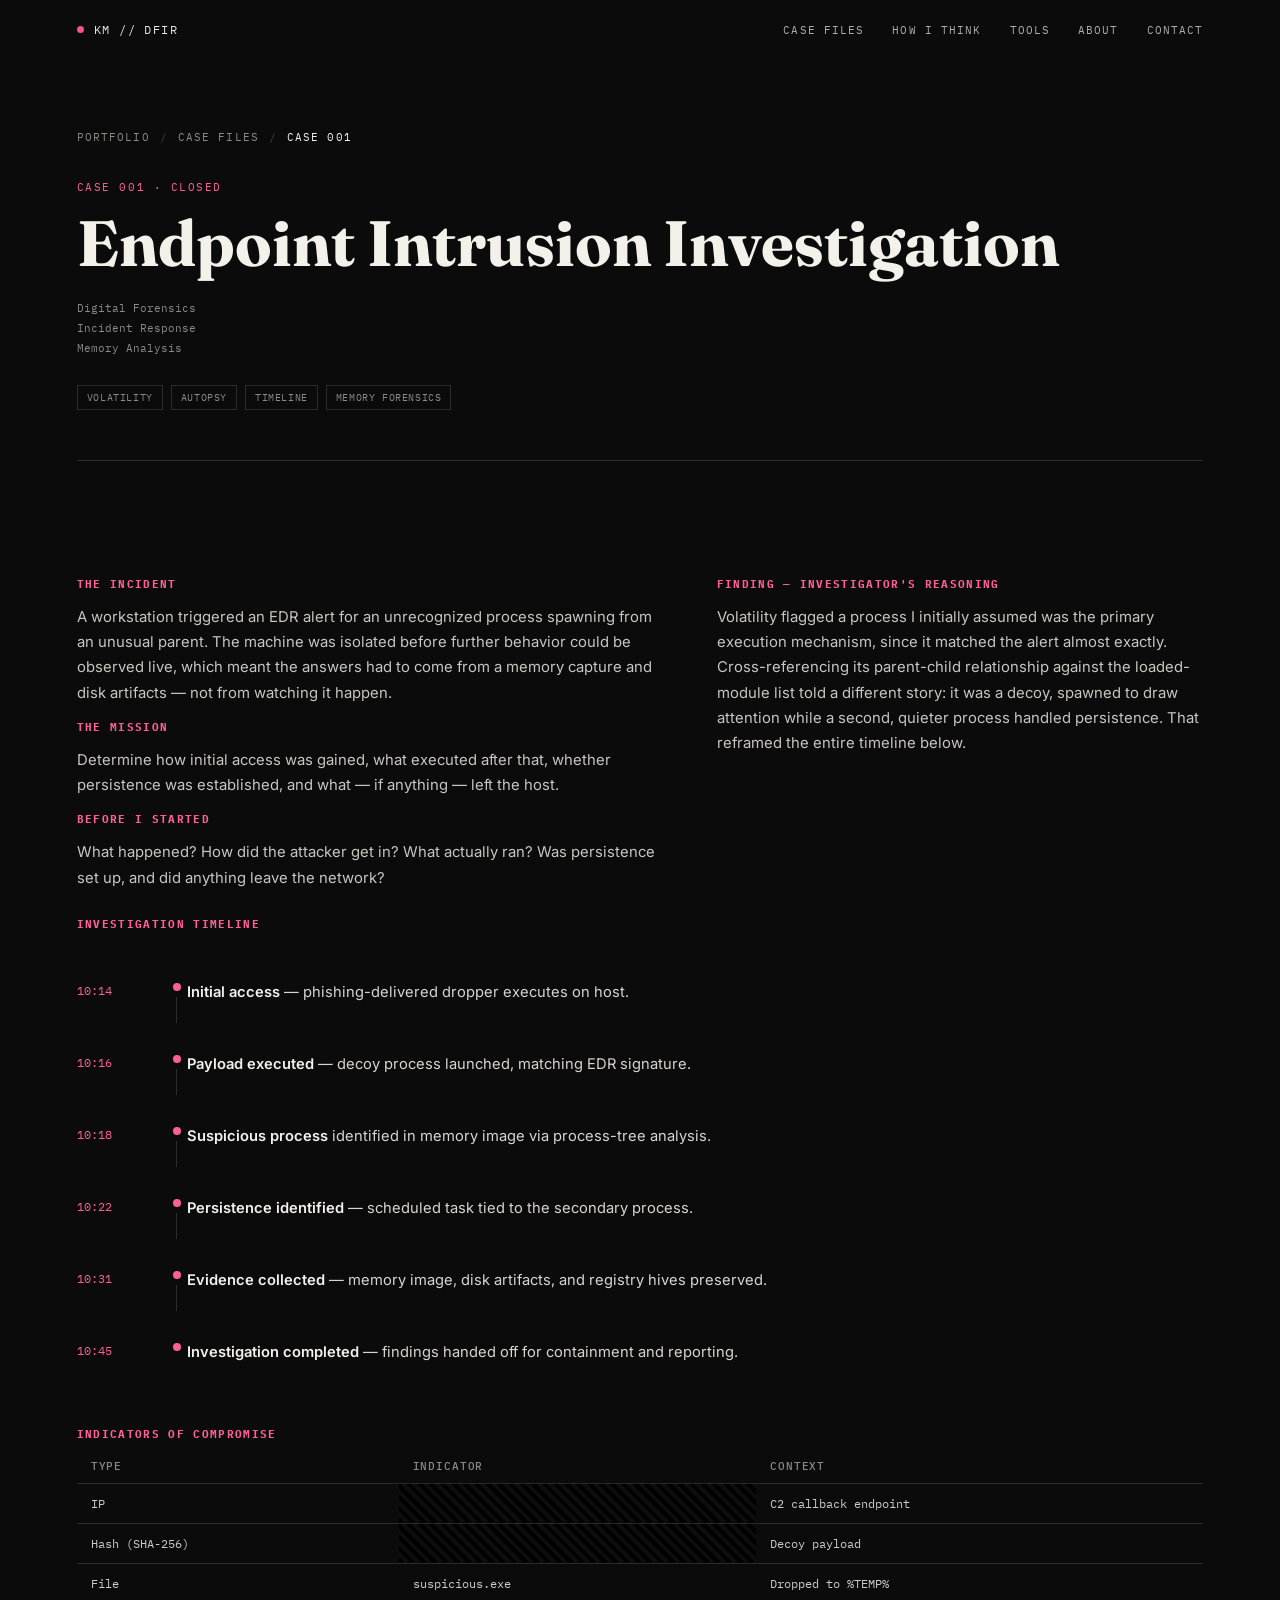
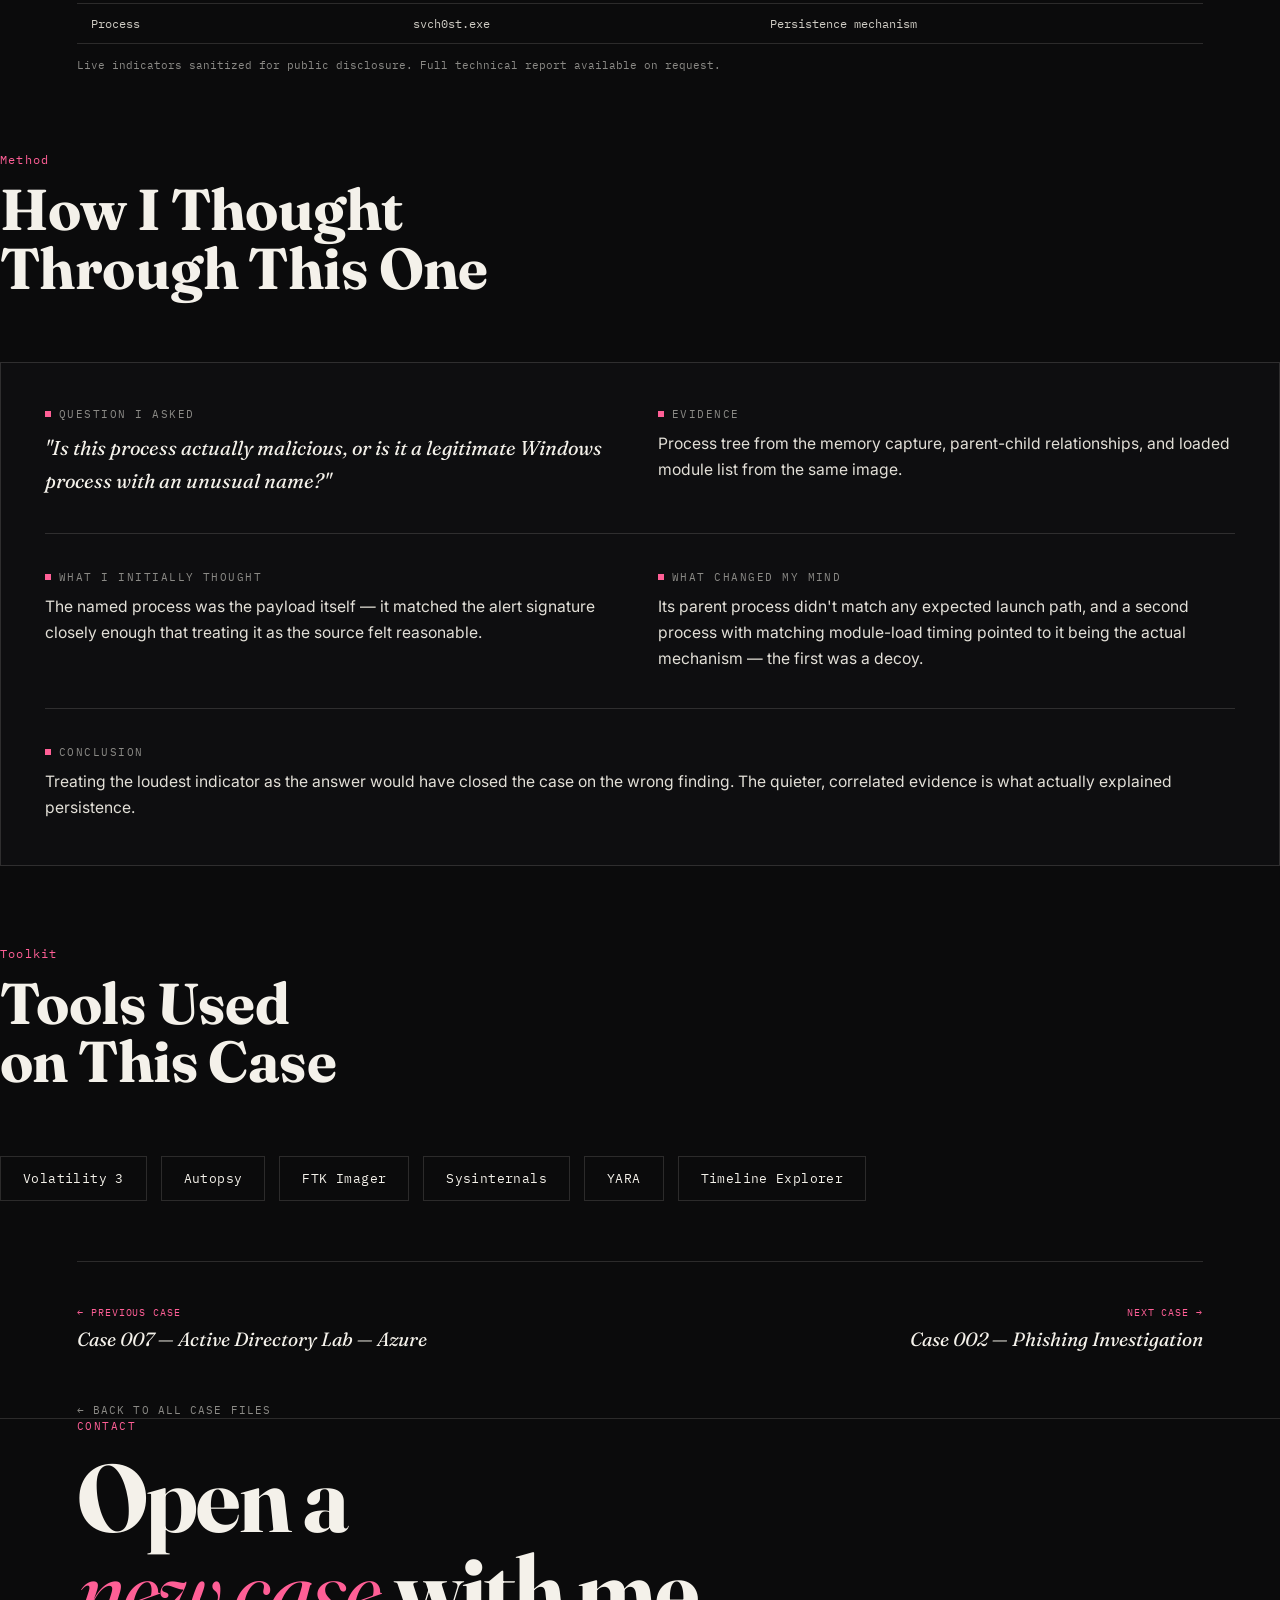
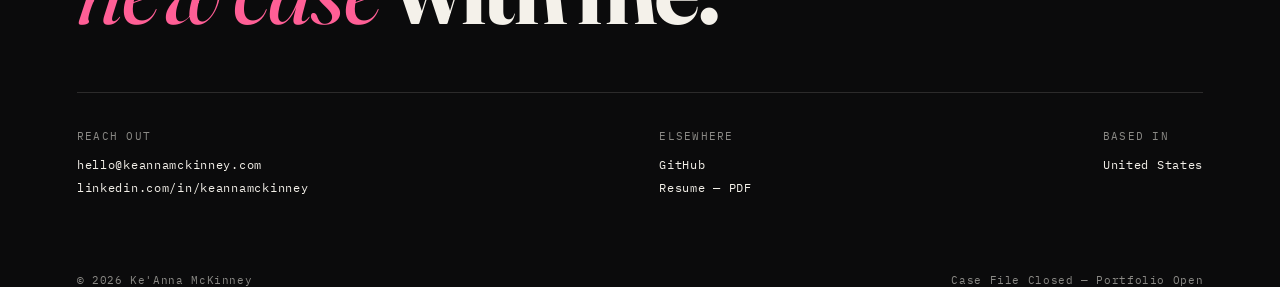
==== case-001.html @ 2698f594 "Initial commit - portfolio site" ====
<!DOCTYPE html>
<html lang="en">
<head>
<meta charset="UTF-8">
<meta name="viewport" content="width=device-width, initial-scale=1.0">
<title>Endpoint Intrusion Investigation — Ke'Anna McKinney</title>
<link rel="preconnect" href="https://fonts.googleapis.com">
<link rel="preconnect" href="https://fonts.gstatic.com" crossorigin>
<link href="https://fonts.googleapis.com/css2?family=Fraunces:ital,opsz,wght@0,9..144,300;0,9..144,400;0,9..144,600;0,9..144,700;0,9..144,900;1,9..144,400;1,9..144,500&family=IBM+Plex+Mono:wght@400;500;600&family=Inter:wght@300;400;500;600;700&display=swap" rel="stylesheet">
<link rel="stylesheet" href="styles.css">
</head>
<body>

<header class="nav">
  <div class="nav-mark"><span class="dot"></span>KM // DFIR</div>
  <nav class="links">
    <a href="index.html#cases">Case Files</a>
    <a href="index.html#think">How I Think</a>
    <a href="index.html#tools">Tools</a>
    <a href="index.html#about">About</a>
    <a href="index.html#contact">Contact</a>
  </nav>
  <button class="nav-toggle" aria-label="Toggle menu" aria-expanded="false">Menu</button>
</header>

<div class="wrap">
  <div class="breadcrumb reveal">
    <a href="index.html">Portfolio</a><span class="sep">/</span><a href="index.html#cases">Case Files</a><span class="sep">/</span><span class="current">Case 001</span>
  </div>

  <div class="case-page-hero reveal">
    <div class="feat-eyebrow">Case 001 · Closed</div>
    <h1 class="feat-title">Endpoint Intrusion Investigation</h1>
    <div class="feat-meta">Digital Forensics<br>Incident Response<br>Memory Analysis</div>
    <div class="case-tags"><span>Volatility</span><span>Autopsy</span><span>Timeline</span><span>Memory Forensics</span></div>
  </div>

  <div class="case-body">
    <div class="feat-cols reveal">
      <div class="feat-block">
        <h4>The Incident</h4>
        <p>A workstation triggered an EDR alert for an unrecognized process spawning from an unusual parent. The machine was isolated before further behavior could be observed live, which meant the answers had to come from a memory capture and disk artifacts — not from watching it happen.</p>
        <h4>The Mission</h4>
        <p>Determine how initial access was gained, what executed after that, whether persistence was established, and what — if anything — left the host.</p>
        <h4>Before I Started</h4>
        <p>What happened? How did the attacker get in? What actually ran? Was persistence set up, and did anything leave the network?</p>
      </div>
      <div class="feat-block">
        <h4>Finding — Investigator's Reasoning</h4>
        <p>Volatility flagged a process I initially assumed was the primary execution mechanism, since it matched the alert almost exactly. Cross-referencing its parent-child relationship against the loaded-module list told a different story: it was a decoy, spawned to draw attention while a second, quieter process handled persistence. That reframed the entire timeline below.</p>
      </div>
    </div>

    <h4 style="font-family:var(--mono);font-size:11px;color:var(--pink);letter-spacing:.12em;text-transform:uppercase;margin-top:12px;" class="reveal">Investigation Timeline</h4>
    <div class="timeline reveal">
      <div class="tl-row"><span class="tl-time">10:14</span><div class="tl-line"><span class="tl-dot"></span></div><span class="tl-text"><b>Initial access</b> — phishing-delivered dropper executes on host.</span></div>
      <div class="tl-row"><span class="tl-time">10:16</span><div class="tl-line"><span class="tl-dot"></span></div><span class="tl-text"><b>Payload executed</b> — decoy process launched, matching EDR signature.</span></div>
      <div class="tl-row"><span class="tl-time">10:18</span><div class="tl-line"><span class="tl-dot"></span></div><span class="tl-text"><b>Suspicious process</b> identified in memory image via process-tree analysis.</span></div>
      <div class="tl-row"><span class="tl-time">10:22</span><div class="tl-line"><span class="tl-dot"></span></div><span class="tl-text"><b>Persistence identified</b> — scheduled task tied to the secondary process.</span></div>
      <div class="tl-row"><span class="tl-time">10:31</span><div class="tl-line"><span class="tl-dot"></span></div><span class="tl-text"><b>Evidence collected</b> — memory image, disk artifacts, and registry hives preserved.</span></div>
      <div class="tl-row"><span class="tl-time">10:45</span><div class="tl-line"><span class="tl-dot"></span></div><span class="tl-text"><b>Investigation completed</b> — findings handed off for containment and reporting.</span></div>
    </div>

    <h4 style="font-family:var(--mono);font-size:11px;color:var(--pink);letter-spacing:.12em;text-transform:uppercase;margin-top:36px;" class="reveal">Indicators of Compromise</h4>
    <table class="ioc-table reveal">
    <tr><th>Type</th><th>Indicator</th><th>Context</th></tr>
    <tr><td>IP</td><td class="redacted">xxx.xxx.xxx.xxx</td><td>C2 callback endpoint</td></tr>
    <tr><td>Hash (SHA-256)</td><td class="redacted">████████████████</td><td>Decoy payload</td></tr>
    <tr><td>File</td><td>suspicious.exe</td><td>Dropped to %TEMP%</td></tr>
    <tr><td>Process</td><td>svch0st.exe</td><td>Persistence mechanism</td></tr>
    </table>
    <p style="font-family:var(--mono);font-size:11px;color:var(--gray);margin-top:14px;">Live indicators sanitized for public disclosure. Full technical report available on request.</p>
    
  </div>
</div>

<!-- HOW I THINK (per-case) -->
<div class="wrap" style="padding:80px 0 0;">
  <div class="section-head reveal">
    <div>
      <span class="section-num">Method</span>
      <h2 class="section-title">How I Thought<br>Through This One</h2>
    </div>
  </div>
  <div class="reasoning-card reveal">
    <div class="reasoning-grid">
      <div>
        <div class="r-label">Question I Asked</div>
        <p class="r-text quote">"Is this process actually malicious, or is it a legitimate Windows process with an unusual name?"</p>
      </div>
      <div>
        <div class="r-label">Evidence</div>
        <p class="r-text">Process tree from the memory capture, parent-child relationships, and loaded module list from the same image.</p>
      </div>
      <div class="r-divider"></div>
      <div>
        <div class="r-label">What I Initially Thought</div>
        <p class="r-text">The named process was the payload itself — it matched the alert signature closely enough that treating it as the source felt reasonable.</p>
      </div>
      <div>
        <div class="r-label">What Changed My Mind</div>
        <p class="r-text">Its parent process didn't match any expected launch path, and a second process with matching module-load timing pointed to it being the actual mechanism — the first was a decoy.</p>
      </div>
      <div class="r-divider"></div>
      <div style="grid-column:1/-1;">
        <div class="r-label">Conclusion</div>
        <p class="r-text">Treating the loudest indicator as the answer would have closed the case on the wrong finding. The quieter, correlated evidence is what actually explained persistence.</p>
      </div>
    </div>
  </div>
</div>

<!-- TOOLS USED -->
<div class="wrap" style="padding:80px 0 40px;">
  <div class="section-head reveal">
    <div>
      <span class="section-num">Toolkit</span>
      <h2 class="section-title">Tools Used<br>on This Case</h2>
    </div>
  </div>
  <div class="tool-grid reveal"><span class="tool-pill">Volatility 3</span><span class="tool-pill">Autopsy</span><span class="tool-pill">FTK Imager</span><span class="tool-pill">Sysinternals</span><span class="tool-pill">YARA</span><span class="tool-pill">Timeline Explorer</span></div>
</div>

<div class="wrap">
  <div class="case-nav-footer reveal">
    <a class="case-nav-link prev" href="case-007.html">
      <span class="dir">← Previous Case</span>
      <span class="title">Case 007 — Active Directory Lab — Azure</span>
    </a>
    <a class="case-nav-link next" href="case-002.html">
      <span class="dir">Next Case →</span>
      <span class="title">Case 002 — Phishing Investigation</span>
    </a>
  </div>
  <a class="back-index" href="index.html#cases">← Back to all case files</a>
</div>

<!-- CONTACT / FOOTER -->
<footer id="contact" class="wrap">
  <div class="reveal">
    <div class="feat-eyebrow" style="margin-bottom:18px;">Contact</div>
    <div class="foot-cta">Open a<br><em>new case</em> with me.</div>
  </div>
  <div class="foot-grid reveal">
    <div class="foot-col">
      <div class="label">Reach Out</div>
      <a href="mailto:hello@keannamckinney.com">hello@keannamckinney.com</a>
      <a href="#">linkedin.com/in/keannamckinney</a>
    </div>
    <div class="foot-col">
      <div class="label">Elsewhere</div>
      <a href="#">GitHub</a>
      <a href="#">Resume — PDF</a>
    </div>
    <div class="foot-col">
      <div class="label">Based In</div>
      <a href="#" style="pointer-events:none;">United States</a>
    </div>
  </div>
  <div class="foot-bottom">
    <span>© 2026 Ke'Anna McKinney</span>
    <span>Case File Closed — Portfolio Open</span>
  </div>
</footer>

<script src="script.js"></script>

</body>
</html>
---- styles.css ----
:root{
    --ink:#0b0b0c;
    --paper:#f4f1ea;
    --pink:#ff5f96;
    --pink-dim:#c9527d;
    --rose-deep:#7a2340;
    --gray:#8b8a86;
    --gray-dark:#4a4947;
    --line: rgba(244,241,234,0.14);
    --line-dark: rgba(11,11,12,0.12);
    --mono: 'IBM Plex Mono', monospace;
    --serif: 'Fraunces', serif;
    --sans: 'Inter', sans-serif;
  }
  *{margin:0;padding:0;box-sizing:border-box;}
  html{scroll-behavior:smooth;}
  body{
    background:var(--ink);
    color:var(--paper);
    font-family:var(--sans);
    overflow-x:hidden;
    -webkit-font-smoothing:antialiased;
  }
  ::selection{background:var(--pink);color:var(--ink);}

  a{color:inherit;text-decoration:none;}

  .wrap{max-width:1280px;margin:0 auto;padding:0 6vw;}

  /* ---------- scroll reveal ---------- */
  .reveal{opacity:0;transform:translateY(28px);transition:opacity .9s cubic-bezier(.16,.8,.24,1), transform .9s cubic-bezier(.16,.8,.24,1);}
  .reveal.in{opacity:1;transform:translateY(0);}
  @media (prefers-reduced-motion: reduce){
    .reveal{opacity:1;transform:none;transition:none;}
    html{scroll-behavior:auto;}
  }

  /* ---------- nav ---------- */
  header.nav{
    position:fixed;top:0;left:0;right:0;z-index:100;
    display:flex;align-items:center;justify-content:space-between;
    padding:22px 6vw;
    mix-blend-mode:difference;
  }
  .nav-mark{
    font-family:var(--mono);font-size:12px;letter-spacing:.12em;
    display:flex;align-items:center;gap:10px;
  }
  .nav-mark .dot{width:7px;height:7px;border-radius:50%;background:var(--pink);display:inline-block;animation:blink 2.4s infinite;}
  @keyframes blink{0%,100%{opacity:1;}50%{opacity:.25;}}
  nav.links{display:flex;gap:28px;font-family:var(--mono);font-size:11px;letter-spacing:.1em;text-transform:uppercase;}
  nav.links a{opacity:.75;transition:opacity .2s;position:relative;}
  nav.links a:hover{opacity:1;}
  .nav-toggle{display:none;font-family:var(--mono);font-size:11px;letter-spacing:.1em;background:none;border:1px solid var(--paper);color:var(--paper);padding:8px 12px;cursor:pointer;}

  /* ---------- hero ---------- */
  .hero{
    min-height:100svh;
    display:flex;flex-direction:column;justify-content:center;
    position:relative;
    padding-top:120px;padding-bottom:80px;
    border-bottom:1px solid var(--line);
  }
  .hero-grid{
    display:grid;grid-template-columns: 1fr auto;gap:40px;align-items:end;
  }
  .eyebrow{
    font-family:var(--mono);font-size:12px;letter-spacing:.18em;text-transform:uppercase;
    color:var(--pink);margin-bottom:26px;display:flex;align-items:center;gap:14px;
  }
  .eyebrow::before{content:'';width:34px;height:1px;background:var(--pink);display:inline-block;}
  h1.title{
    font-family:var(--serif);
    font-weight:900;
    font-size:clamp(3.4rem, 11vw, 9.2rem);
    line-height:.86;
    letter-spacing:-.02em;
    text-transform:uppercase;
  }
  h1.title em{
    font-style:italic;font-weight:400;color:var(--pink);
    display:block;
  }
  .hero-sub{
    max-width:520px;
    font-size:1.05rem;
    line-height:1.6;
    color:#cfccc4;
    margin-top:34px;
    padding-top:28px;
    border-top:1px solid var(--line);
  }
  .hero-role{
    font-family:var(--mono);font-size:12.5px;letter-spacing:.06em;color:var(--gray);
    display:flex;flex-direction:column;gap:6px;text-align:right;
    padding-bottom:8px;
  }
  .stamp{
    margin-top:60px;
    display:inline-flex;align-items:center;gap:14px;
    border:1px solid var(--pink-dim);
    padding:10px 18px;
    font-family:var(--mono);font-size:11px;letter-spacing:.12em;text-transform:uppercase;color:var(--pink);
    transform:rotate(-1.4deg);
    width:fit-content;
  }
  .stamp .pipe{opacity:.4;}

  .scroll-cue{
    position:absolute;bottom:36px;right:6vw;
    font-family:var(--mono);font-size:10.5px;letter-spacing:.15em;color:var(--gray);
    display:flex;align-items:center;gap:10px;
    writing-mode:vertical-rl;
  }
  .scroll-cue .stem{width:1px;height:46px;background:linear-gradient(var(--gray),transparent);}

  /* ---------- section shared ---------- */
  section{padding:120px 0;position:relative;}
  .section-head{
    display:flex;justify-content:space-between;align-items:flex-end;
    gap:24px;margin-bottom:64px;flex-wrap:wrap;
  }
  .section-num{
    font-family:var(--mono);font-size:12px;color:var(--pink);letter-spacing:.1em;margin-bottom:14px;display:block;
  }
  h2.section-title{
    font-family:var(--serif);font-weight:700;font-size:clamp(2.1rem,4.6vw,3.6rem);
    letter-spacing:-.01em;line-height:1.02;
  }
  .section-desc{max-width:340px;color:var(--gray);font-size:.95rem;line-height:1.6;}

  /* ---------- intro statement ---------- */
  .statement{
    font-family:var(--serif);font-weight:400;font-style:italic;
    font-size:clamp(1.5rem,3.4vw,2.6rem);
    line-height:1.35;color:#efece5;
    max-width:920px;
  }
  .statement .redact{
    background:var(--pink);color:var(--pink);border-radius:2px;
    padding:0 6px;cursor:default;
    transition:color .35s ease, background .35s ease;
  }
  .statement .redact:hover{background:transparent;color:var(--pink);outline:1px solid var(--pink-dim);}

  /* ---------- case files ---------- */
  .case-grid{
    display:grid;grid-template-columns:repeat(auto-fit,minmax(310px,1fr));
    gap:1px;background:var(--line);
    border:1px solid var(--line);
  }
  .case-card{
    background:var(--ink);
    padding:38px 34px 32px;
    position:relative;
    transition:background .3s ease;
    cursor:pointer;
  }
  .case-card:hover{background:#141416;}
  .case-top{display:flex;justify-content:space-between;align-items:flex-start;margin-bottom:26px;}
  .case-id{font-family:var(--mono);font-size:12px;color:var(--gray);letter-spacing:.1em;}
  .case-status{
    font-family:var(--mono);font-size:10px;letter-spacing:.12em;text-transform:uppercase;
    color:var(--pink);border:1px solid var(--pink-dim);padding:4px 9px;
  }
  .case-title{
    font-family:var(--serif);font-weight:600;font-size:1.5rem;line-height:1.18;margin-bottom:14px;
  }
  .case-focus{font-family:var(--mono);font-size:11.5px;color:var(--gray);letter-spacing:.04em;margin-bottom:18px;}
  .case-desc{font-size:.9rem;color:#c9c6bf;line-height:1.6;margin-bottom:22px;}
  .case-tags{display:flex;flex-wrap:wrap;gap:8px;}
  .case-tags span{
    font-family:var(--mono);font-size:10px;letter-spacing:.06em;text-transform:uppercase;
    color:var(--gray);border:1px solid var(--line);padding:5px 9px;
  }
  .case-arrow{
    position:absolute;bottom:32px;right:34px;
    font-family:var(--mono);font-size:18px;color:var(--pink);
    transform:translateX(0);transition:transform .25s ease;
  }
  .case-card:hover .case-arrow{transform:translateX(6px);}

  /* ---------- featured case study ---------- */
  .featured{
    border:1px solid var(--line);
    padding:56px 6vw 64px;
    margin-top:70px;
    position:relative;
  }
  .feat-head{display:flex;justify-content:space-between;flex-wrap:wrap;gap:20px;margin-bottom:44px;padding-bottom:30px;border-bottom:1px solid var(--line);}
  .feat-eyebrow{font-family:var(--mono);font-size:11px;color:var(--pink);letter-spacing:.14em;text-transform:uppercase;margin-bottom:10px;}
  .feat-title{font-family:var(--serif);font-weight:700;font-size:clamp(1.8rem,3.6vw,2.8rem);}
  .feat-meta{font-family:var(--mono);font-size:11px;color:var(--gray);text-align:right;line-height:1.8;}

  .timeline{
    display:flex;flex-direction:column;gap:0;margin:36px 0 46px;
  }
  .tl-row{
    display:grid;grid-template-columns:90px 20px 1fr;gap:0;align-items:start;
    padding:16px 0;
  }
  .tl-time{font-family:var(--mono);font-size:12px;color:var(--pink);}
  .tl-line{display:flex;flex-direction:column;align-items:center;height:100%;}
  .tl-dot{width:8px;height:8px;border-radius:50%;background:var(--pink);flex-shrink:0;}
  .tl-row:not(:last-child) .tl-line::after{content:'';width:1px;flex:1;background:var(--line);margin-top:6px;min-height:26px;}
  .tl-text{font-size:.92rem;color:#d8d5cd;padding-bottom:4px;}
  .tl-text b{color:var(--paper);font-weight:600;}

  .ioc-table{width:100%;border-collapse:collapse;font-family:var(--mono);font-size:12px;margin-top:8px;}
  .ioc-table th{
    text-align:left;color:var(--gray);text-transform:uppercase;letter-spacing:.08em;
    font-weight:500;padding:10px 14px;border-bottom:1px solid var(--line);font-size:10.5px;
  }
  .ioc-table td{padding:12px 14px;border-bottom:1px solid var(--line);color:#cfccc4;}
  .ioc-table .redacted{
    background:repeating-linear-gradient(45deg,#000,#000 4px,#0d0d0d 4px,#0d0d0d 8px);
    color:transparent;user-select:none;border-radius:1px;
  }

  .feat-cols{display:grid;grid-template-columns:1.2fr 1fr;gap:56px;margin-top:46px;}
  @media(max-width:860px){.feat-cols{grid-template-columns:1fr;}}
  .feat-block h4{
    font-family:var(--mono);font-size:11px;color:var(--pink);letter-spacing:.12em;text-transform:uppercase;margin-bottom:14px;
  }
  .feat-block p{font-size:.93rem;color:#c9c6bf;line-height:1.7;margin-bottom:14px;}

  /* ---------- how I think ---------- */
  .reasoning-card{
    border:1px solid var(--line);padding:44px;position:relative;background:#0e0e10;
  }
  .reasoning-grid{display:grid;grid-template-columns:repeat(2,1fr);gap:36px;}
  @media(max-width:760px){.reasoning-grid{grid-template-columns:1fr;}}
  .r-label{font-family:var(--mono);font-size:10.5px;letter-spacing:.14em;text-transform:uppercase;color:var(--gray);margin-bottom:10px;display:flex;align-items:center;gap:8px;}
  .r-label::before{content:'';width:6px;height:6px;background:var(--pink);display:inline-block;}
  .r-text{font-size:.98rem;line-height:1.65;color:#e2dfd7;}
  .r-text.quote{font-family:var(--serif);font-style:italic;font-size:1.25rem;color:var(--paper);}
  .r-divider{grid-column:1/-1;height:1px;background:var(--line);}

  /* ---------- tools ---------- */
  .tool-grid{display:flex;flex-wrap:wrap;gap:14px;}
  .tool-pill{
    font-family:var(--mono);font-size:13px;letter-spacing:.03em;
    padding:13px 22px;border:1px solid var(--line);
    transition:.25s;cursor:default;
  }
  .tool-pill:hover{border-color:var(--pink);color:var(--pink);transform:translateY(-3px);}

  /* ---------- learning journey ---------- */
  .journey{display:flex;flex-direction:column;}
  .j-row{
    display:grid;grid-template-columns:110px 1fr;gap:30px;
    padding:32px 0;border-top:1px solid var(--line);
  }
  .j-row:last-child{border-bottom:1px solid var(--line);}
  .j-year{font-family:var(--serif);font-size:1.9rem;font-weight:600;color:var(--pink);}
  .j-body b{display:block;font-size:1.05rem;margin-bottom:6px;color:var(--paper);}
  .j-body p{color:var(--gray);font-size:.9rem;line-height:1.6;max-width:520px;}

  /* ---------- about ---------- */
  .about-grid{display:grid;grid-template-columns:1fr 1fr;gap:70px;align-items:start;}
  @media(max-width:860px){.about-grid{grid-template-columns:1fr;}}
  .about-text p{font-size:1.05rem;line-height:1.75;color:#d8d5cd;margin-bottom:20px;max-width:520px;}
  .about-text p:first-child{font-family:var(--serif);font-size:1.4rem;font-style:italic;color:var(--paper);}
  .focus-list{display:flex;flex-direction:column;}
  .focus-item{
    display:flex;justify-content:space-between;align-items:center;
    padding:20px 0;border-top:1px solid var(--line);font-family:var(--mono);font-size:13px;letter-spacing:.03em;
  }
  .focus-item:last-child{border-bottom:1px solid var(--line);}
  .focus-item span.n{color:var(--gray);}

  /* ---------- contact / footer ---------- */
  footer{
    padding:130px 0 50px;border-top:1px solid var(--line);
  }
  .foot-cta{
    font-family:var(--serif);font-weight:700;
    font-size:clamp(2.4rem,8vw,6rem);line-height:.96;letter-spacing:-.02em;
    margin-bottom:56px;
  }
  .foot-cta em{font-style:italic;color:var(--pink);font-weight:400;}
  .foot-grid{display:flex;justify-content:space-between;flex-wrap:wrap;gap:36px;padding-top:36px;border-top:1px solid var(--line);}
  .foot-col{font-family:var(--mono);font-size:12px;letter-spacing:.06em;}
  .foot-col .label{color:var(--gray);text-transform:uppercase;letter-spacing:.12em;font-size:10.5px;margin-bottom:14px;}
  .foot-col a{display:block;margin-bottom:8px;color:var(--paper);transition:color .2s;}
  .foot-col a:hover{color:var(--pink);}
  .foot-bottom{margin-top:70px;display:flex;justify-content:space-between;flex-wrap:wrap;gap:10px;font-family:var(--mono);font-size:10.5px;color:var(--gray);letter-spacing:.06em;}

  @media(max-width:760px){
    .nav-toggle{display:block;}
    nav.links{
      display:none;position:fixed;top:64px;left:0;right:0;
      flex-direction:column;gap:0;background:var(--ink);
      border-top:1px solid var(--line);border-bottom:1px solid var(--line);
      padding:8px 6vw;mix-blend-mode:normal;
    }
    nav.links.open{display:flex;}
    nav.links a{padding:14px 0;border-bottom:1px solid var(--line);}
    nav.links a:last-child{border-bottom:none;}
    .hero-grid{grid-template-columns:1fr;}
    .hero-role{text-align:left;flex-direction:row;flex-wrap:wrap;}
    section{padding:80px 0;}
    .featured{padding:40px 5vw 44px;}
    .tl-row{grid-template-columns:70px 16px 1fr;}
  }

/* ---------- case page additions ---------- */
.breadcrumb{
  font-family:var(--mono);font-size:11px;letter-spacing:.1em;text-transform:uppercase;
  color:var(--gray);margin-top:130px;margin-bottom:36px;display:flex;align-items:center;gap:10px;
}
.breadcrumb a{color:var(--gray);transition:color .2s;}
.breadcrumb a:hover{color:var(--pink);}
.breadcrumb .sep{opacity:.4;}
.breadcrumb .current{color:var(--paper);}

.case-page-hero{padding-bottom:50px;border-bottom:1px solid var(--line);}
.case-page-hero .feat-eyebrow{margin-bottom:16px;}
.case-page-hero h1.feat-title{
  font-family:var(--serif);font-weight:700;font-size:clamp(2.2rem,5.4vw,4rem);line-height:1.02;margin-bottom:24px;
}
.case-page-hero .feat-meta{text-align:left;margin-top:10px;}
.case-page-hero .case-tags{margin-top:26px;}

.case-body{padding-top:70px;}

.case-nav-footer{
  display:flex;justify-content:space-between;gap:20px;flex-wrap:wrap;
  padding:44px 0;margin-top:20px;border-top:1px solid var(--line);
}
.case-nav-link{
  font-family:var(--mono);font-size:12px;letter-spacing:.08em;text-transform:uppercase;
  color:var(--gray);display:flex;flex-direction:column;gap:8px;transition:color .2s;max-width:46%;
}
.case-nav-link:hover{color:var(--pink);}
.case-nav-link .dir{font-size:10px;color:var(--pink);}
.case-nav-link.next{text-align:right;align-items:flex-end;}
.case-nav-link .title{font-family:var(--serif);font-style:italic;font-size:1.2rem;color:var(--paper);letter-spacing:0;text-transform:none;}
.case-nav-link:hover .title{color:var(--pink);}

.back-index{
  font-family:var(--mono);font-size:11px;letter-spacing:.1em;text-transform:uppercase;color:var(--gray);
  display:inline-flex;align-items:center;gap:8px;margin-top:8px;transition:color .2s;
}
.back-index:hover{color:var(--pink);}

.case-card-link{display:block;}

@media(max-width:760px){
  .breadcrumb{margin-top:100px;}
  .case-nav-link{max-width:100%;}
  .case-nav-footer{flex-direction:column;}
  .case-nav-link.next{align-items:flex-start;text-align:left;}
}

/* ---------- case screenshot gallery ---------- */
.shot{
  margin:36px 0;border:1px solid var(--line);background:#0e0e10;
}
.shot img{display:block;width:100%;height:auto;border-bottom:1px solid var(--line);}
.shot-caption{
  padding:14px 20px;font-family:var(--mono);font-size:11.5px;color:var(--gray);
  letter-spacing:.02em;line-height:1.6;
}
.shot-caption b{color:var(--paper);font-weight:600;}
.shot-row{display:grid;grid-template-columns:1fr 1fr;gap:24px;margin:36px 0;}
@media(max-width:760px){.shot-row{grid-template-columns:1fr;}}
.shot-row .shot{margin:0;}
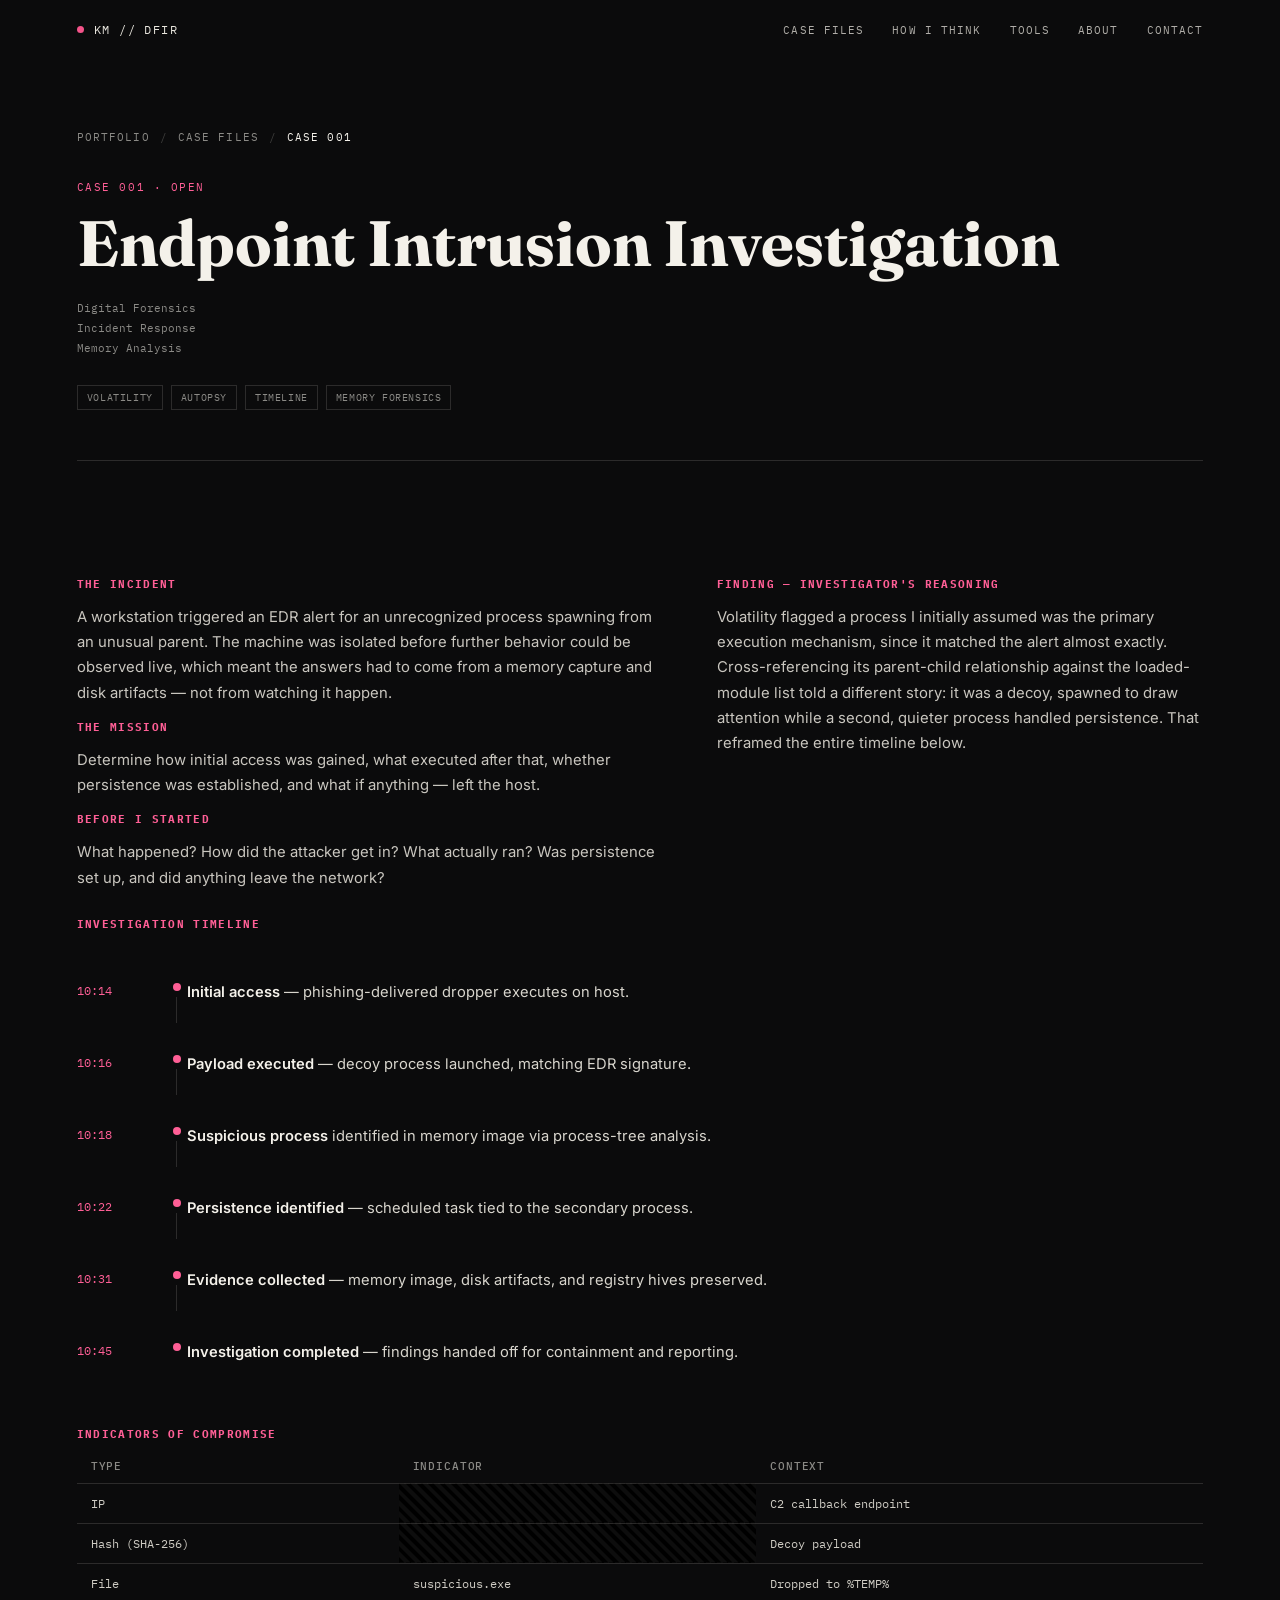
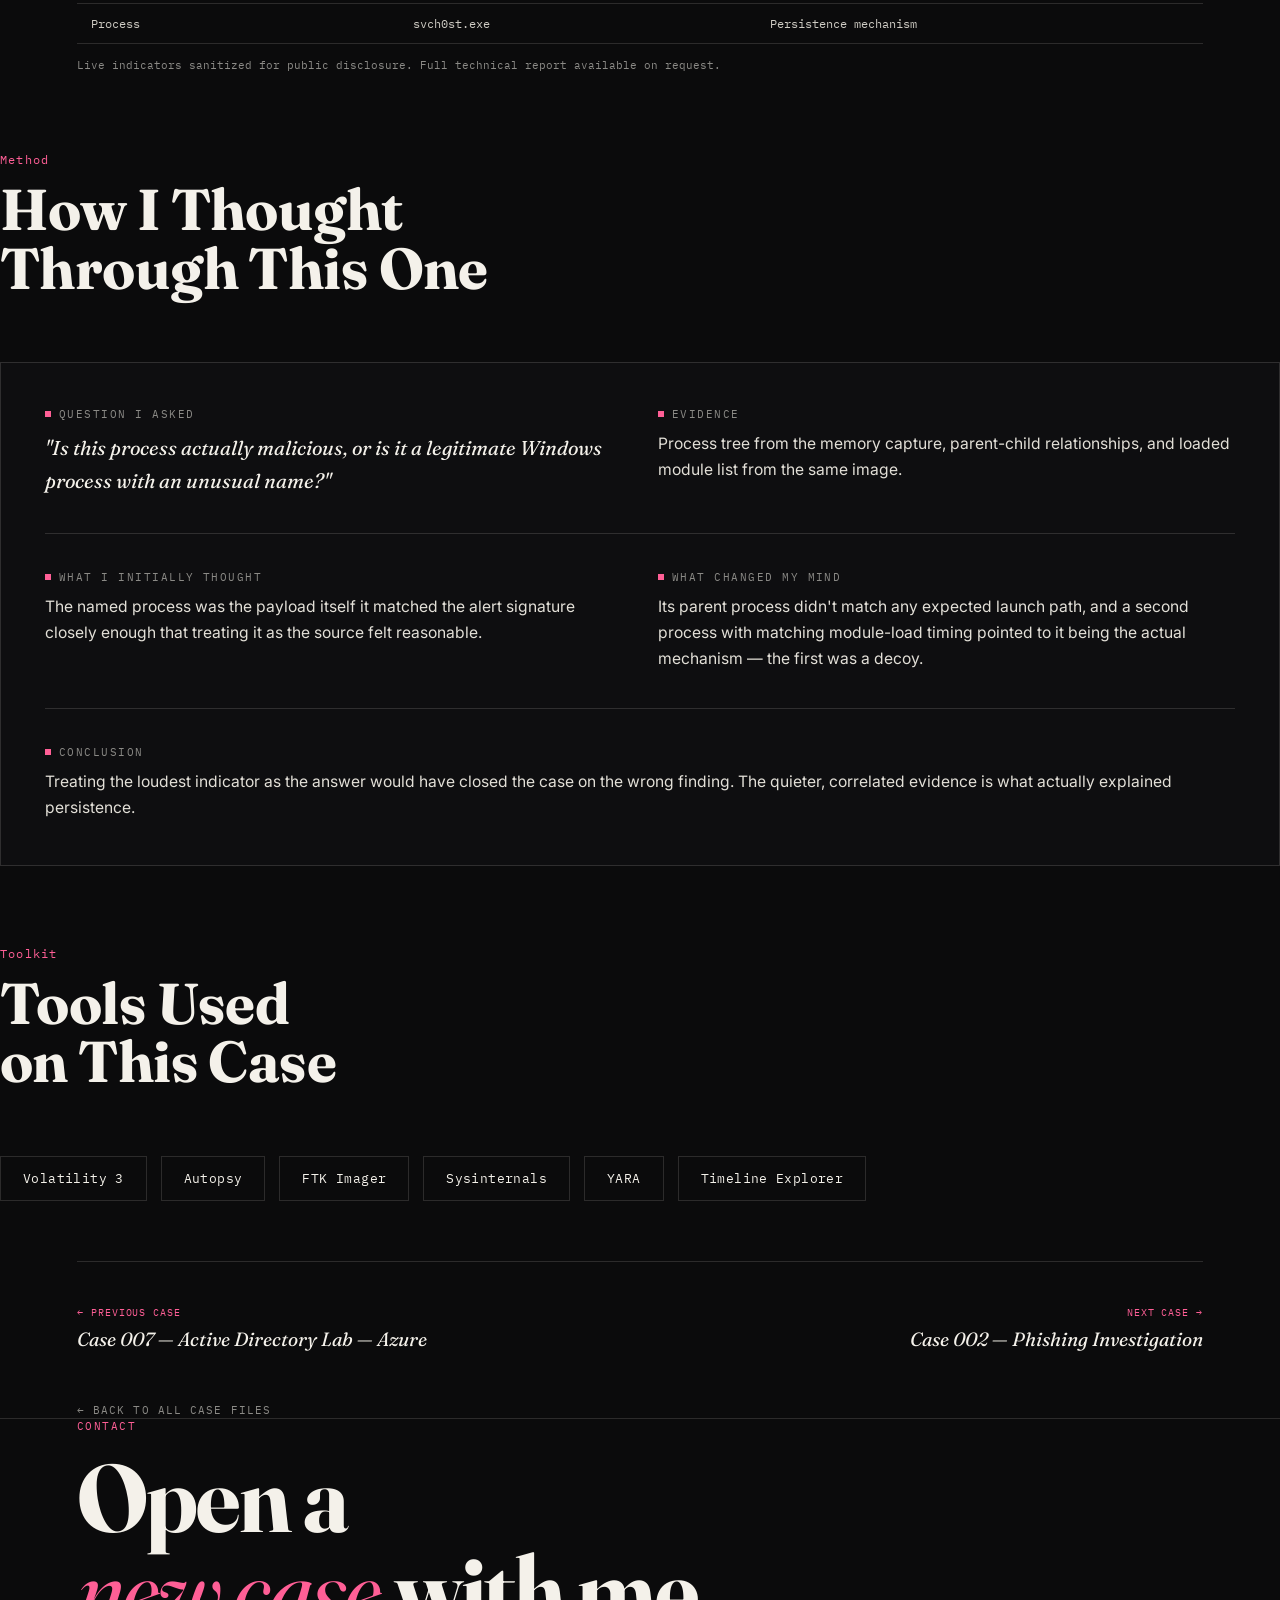
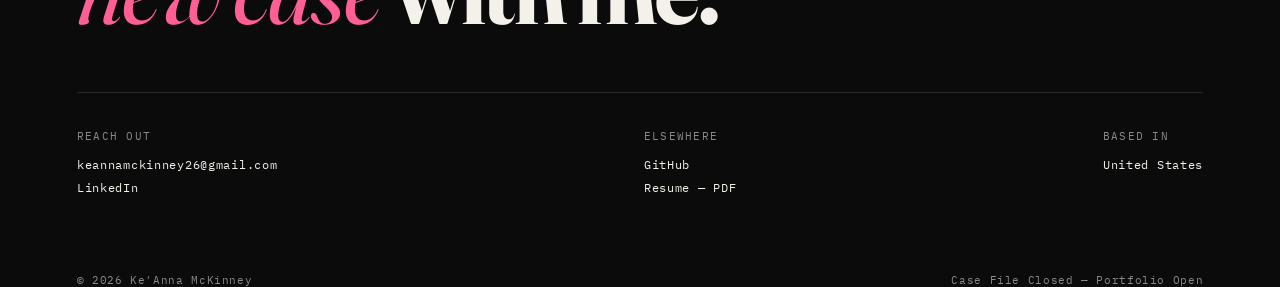
==== commit 91c0ba60: "Editing" ====
--- a/case-001.html
+++ b/case-001.html
@@ -29,7 +29,7 @@
   </div>
 
   <div class="case-page-hero reveal">
-    <div class="feat-eyebrow">Case 001 · Closed</div>
+    <div class="feat-eyebrow">Case 001 · Open</div>
     <h1 class="feat-title">Endpoint Intrusion Investigation</h1>
     <div class="feat-meta">Digital Forensics<br>Incident Response<br>Memory Analysis</div>
     <div class="case-tags"><span>Volatility</span><span>Autopsy</span><span>Timeline</span><span>Memory Forensics</span></div>
@@ -41,7 +41,7 @@
         <h4>The Incident</h4>
         <p>A workstation triggered an EDR alert for an unrecognized process spawning from an unusual parent. The machine was isolated before further behavior could be observed live, which meant the answers had to come from a memory capture and disk artifacts — not from watching it happen.</p>
         <h4>The Mission</h4>
-        <p>Determine how initial access was gained, what executed after that, whether persistence was established, and what — if anything — left the host.</p>
+        <p>Determine how initial access was gained, what executed after that, whether persistence was established, and what if anything — left the host.</p>
         <h4>Before I Started</h4>
         <p>What happened? How did the attacker get in? What actually ran? Was persistence set up, and did anything leave the network?</p>
       </div>
@@ -95,7 +95,7 @@
       <div class="r-divider"></div>
       <div>
         <div class="r-label">What I Initially Thought</div>
-        <p class="r-text">The named process was the payload itself — it matched the alert signature closely enough that treating it as the source felt reasonable.</p>
+        <p class="r-text">The named process was the payload itself it matched the alert signature closely enough that treating it as the source felt reasonable.</p>
       </div>
       <div>
         <div class="r-label">What Changed My Mind</div>
@@ -144,13 +144,13 @@
   <div class="foot-grid reveal">
     <div class="foot-col">
       <div class="label">Reach Out</div>
-      <a href="mailto:hello@keannamckinney.com">hello@keannamckinney.com</a>
-      <a href="#">linkedin.com/in/keannamckinney</a>
+     <a href="mailto:keannamckinney26@gmail.com">keannamckinney26@gmail.com</a>
+      <a href="https://www.linkedin.com/in/ke-anna-mckinney-66580b342" target="_blank" rel="noopener">LinkedIn</a>
     </div>
     <div class="foot-col">
       <div class="label">Elsewhere</div>
       <a href="#">GitHub</a>
-      <a href="#">Resume — PDF</a>
+      <a href="assets/resume/keanna-mckinney-resume.pdf" target="_blank" rel="noopener">Resume — PDF</a>
     </div>
     <div class="foot-col">
       <div class="label">Based In</div>
--- a/styles.css
+++ b/styles.css
@@ -62,7 +62,7 @@
     border-bottom:1px solid var(--line);
   }
   .hero-grid{
-    display:grid;grid-template-columns: 1fr auto;gap:40px;align-items:end;
+    display:grid;grid-template-columns: 1fr minmax(0, auto);gap:40px;align-items:end;
   }
   .eyebrow{
     font-family:var(--mono);font-size:12px;letter-spacing:.18em;text-transform:uppercase;
@@ -90,10 +90,58 @@
     padding-top:28px;
     border-top:1px solid var(--line);
   }
+  .hero-side{
+    display:flex;flex-direction:column;align-items:flex-end;gap:26px;
+    min-width:0;
+  }
+  .hero-photo-3d{
+    position:relative;
+    width:clamp(200px, 24vw, 380px);
+    max-width:100%;
+    aspect-ratio:760/1420;
+    perspective:1600px;
+  }
+  .hero-photo-card{
+    position:absolute;inset:0;
+    transform-style:preserve-3d;
+    transform-origin:right center;
+    transform:rotateY(-9deg) rotateX(3deg) translate3d(0,0,0);
+    transition:transform .5s cubic-bezier(.16,.8,.24,1);
+    will-change:transform;
+  }
+  .hero-photo-card.back{
+    border:1px solid var(--pink-dim);
+    transform-origin:right center;
+    transform:rotateY(-9deg) rotateX(3deg) translate3d(-22px,22px,-70px);
+  }
+  .hero-photo-card.mid{
+    border:1px solid var(--line);
+    background:var(--ink);
+    transform-origin:right center;
+    transform:rotateY(-9deg) rotateX(3deg) translate3d(-11px,11px,-35px);
+  }
+  .hero-photo-card.front{
+    box-shadow:0 45px 90px -20px rgba(0,0,0,.7), 0 0 60px -15px rgba(255,95,150,.25);
+    overflow:hidden;
+  }
+  .hero-photo-card.front img{
+    display:block;width:100%;height:100%;object-fit:cover;
+  }
   .hero-role{
     font-family:var(--mono);font-size:12.5px;letter-spacing:.06em;color:var(--gray);
     display:flex;flex-direction:column;gap:6px;text-align:right;
     padding-bottom:8px;
+  }
+
+  @media(max-width:760px){
+    .hero-side{align-items:flex-start;width:100%;}
+    .hero-photo-3d{width:min(72vw, 320px);margin-top:32px;align-self:center;perspective:1000px;}
+    .hero-photo-card{transform:none !important;}
+    .hero-photo-card.back,.hero-photo-card.mid{display:none;}
+    .hero-role{flex-direction:row;flex-wrap:wrap;align-self:flex-start;}
+  }
+  @media (prefers-reduced-motion: reduce){
+    .hero-photo-card{transition:none;}
   }
   .stamp{
     margin-top:60px;
